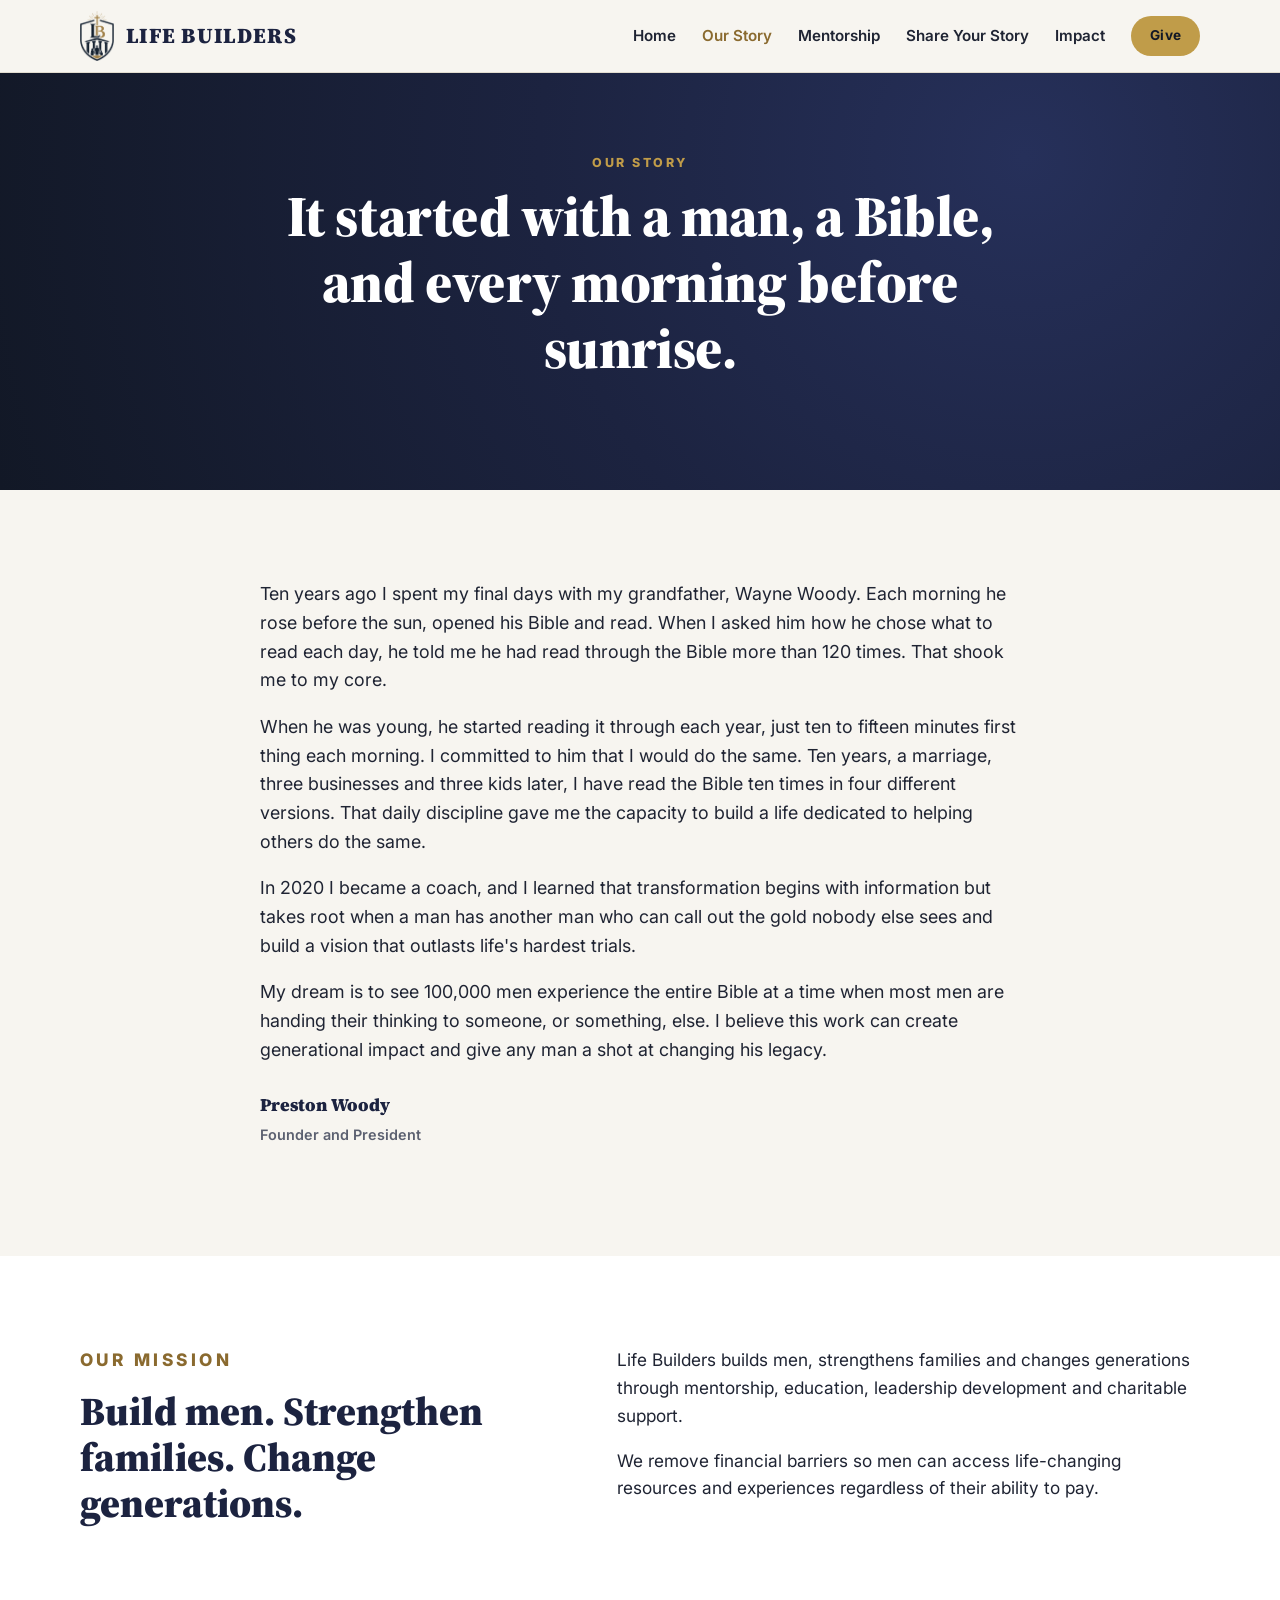
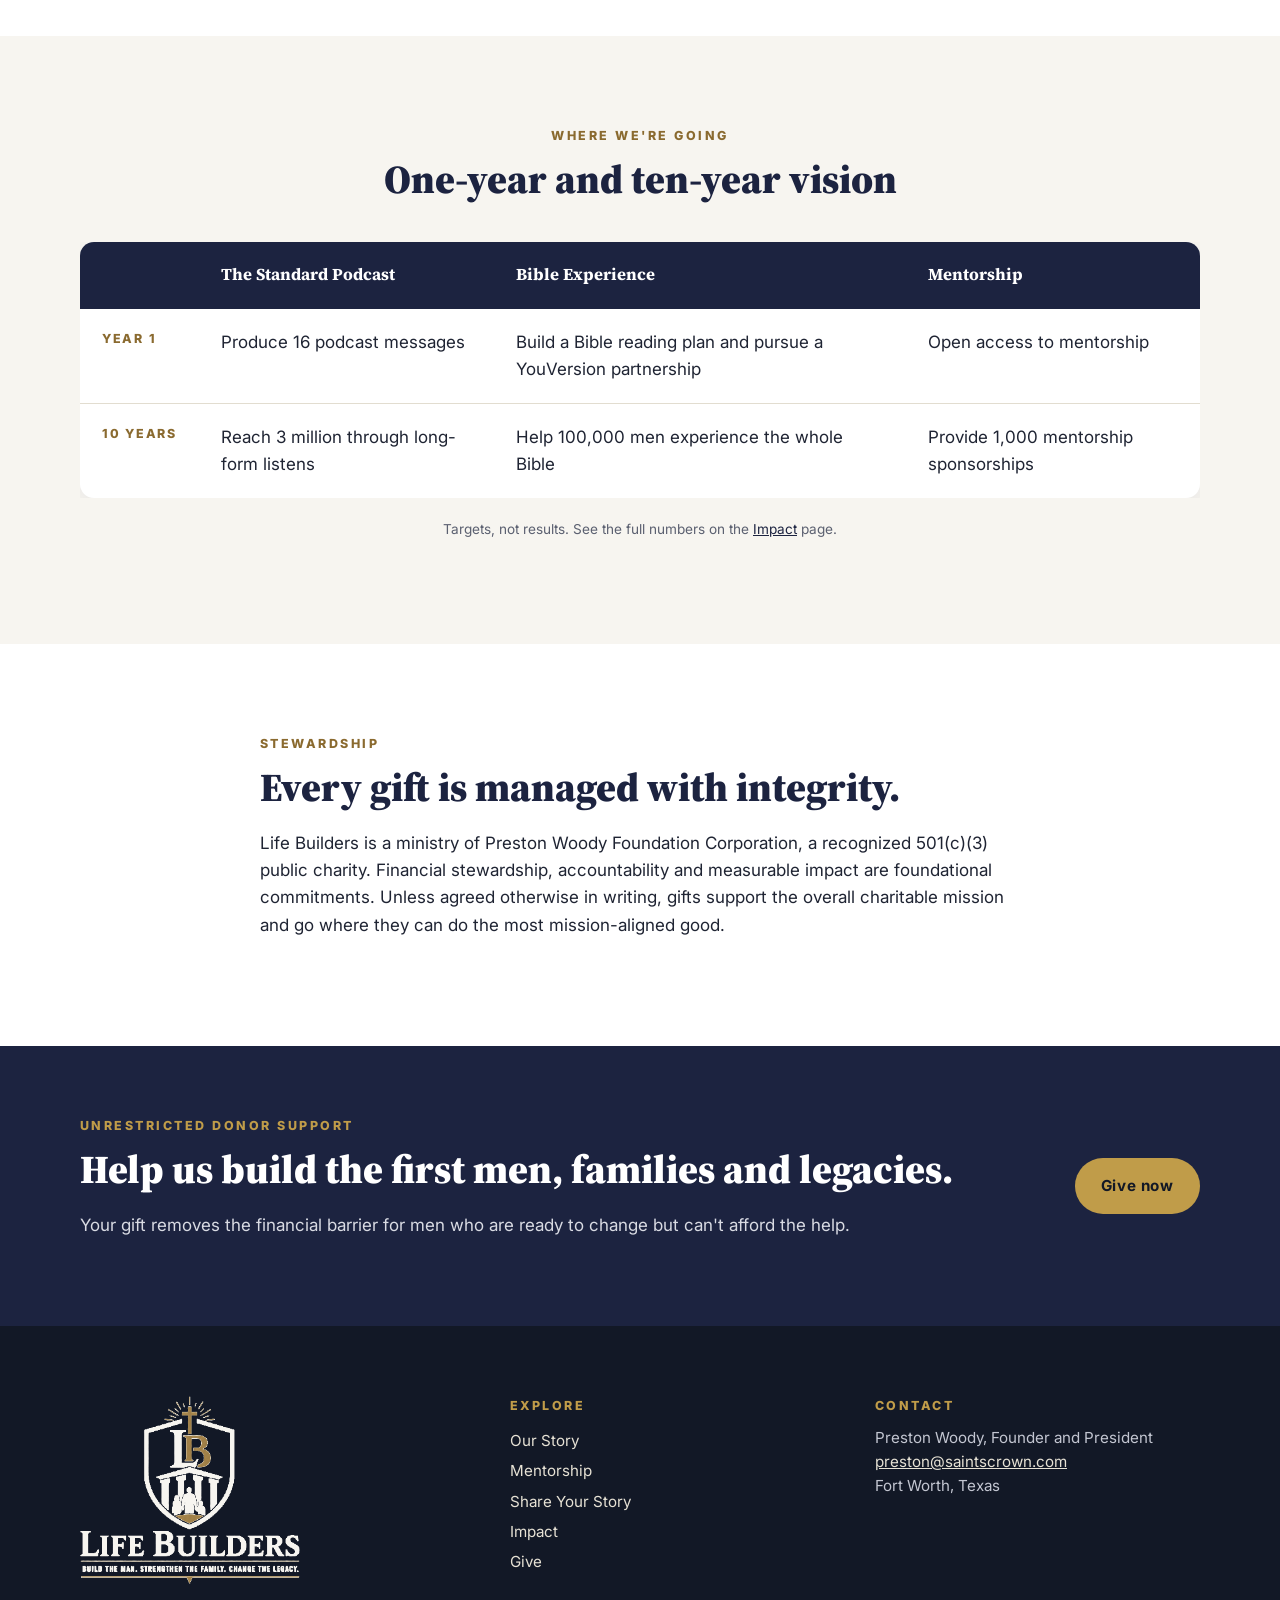
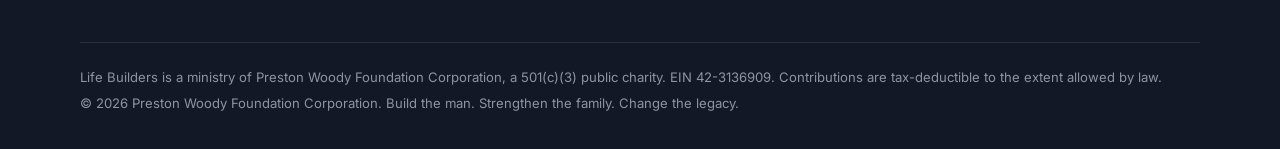
==== site/about/index.html @ cb7fca0d "Life Builders site: first draft of six pages Co-Authored-By: Claude Opus 5.5 <noreply@anthropic.com>" ====
<!DOCTYPE html>
<html lang="en">
<head>
<meta charset="utf-8">
<meta name="viewport" content="width=device-width, initial-scale=1">
<title>Our Story | Life Builders</title>
<meta name="description" content="The story behind Life Builders and its founder, Preston Woody.">
<meta property="og:title" content="Our Story | Life Builders">
<meta property="og:description" content="The story behind Life Builders and its founder, Preston Woody.">
<meta property="og:image" content="https://lifebuilders.net/assets/img/logo.png">
<link rel="icon" type="image/png" href="../assets/img/favicon.png">
<link rel="preconnect" href="https://fonts.googleapis.com">
<link rel="preconnect" href="https://fonts.gstatic.com" crossorigin>
<link href="https://fonts.googleapis.com/css2?family=Inter:wght@400;500;600;700;800&family=Source+Serif+4:opsz,wght@8..60,700;8..60,900&display=swap" rel="stylesheet">
<link rel="stylesheet" href="../assets/css/site.css">
</head>
<body>
<header class="site-header">
  <div class="wrap header-row">
    <a class="brand" href="../"><img src="../assets/img/shield.png" alt="" width="34" height="50"><span>Life Builders</span></a>
    <input type="checkbox" id="menu" class="menu-toggle" aria-label="Open menu">
    <label for="menu" class="menu-button" aria-hidden="true"><span></span><span></span><span></span></label>
    <nav class="site-nav"><a href="../">Home</a><a href="../about/" class="active">Our Story</a><a href="../mentorship/">Mentorship</a><a href="../story/">Share Your Story</a><a href="../impact/">Impact</a><a class="btn btn-gold btn-sm" href="../give/">Give</a></nav>
  </div>
</header>
<main>

<section class="page-hero">
  <div class="wrap narrow">
    <p class="eyebrow light">Our story</p>
    <h1>It started with a man, a Bible, and every morning before sunrise.</h1>
  </div>
</section>

<section class="section">
  <div class="wrap narrow prose">
    <p>Ten years ago I spent my final days with my grandfather, Wayne Woody. Each morning he rose before the sun, opened his Bible and read. When I asked him how he chose what to read each day, he told me he had read through the Bible more than 120 times. That shook me to my core.</p>
    <p>When he was young, he started reading it through each year, just ten to fifteen minutes first thing each morning. I committed to him that I would do the same. Ten years, a marriage, three businesses and three kids later, I have read the Bible ten times in four different versions. That daily discipline gave me the capacity to build a life dedicated to helping others do the same.</p>
    <p>In 2020 I became a coach, and I learned that transformation begins with information but takes root when a man has another man who can call out the gold nobody else sees and build a vision that outlasts life's hardest trials.</p>
    <p>My dream is to see 100,000 men experience the entire Bible at a time when most men are handing their thinking to someone, or something, else. I believe this work can create generational impact and give any man a shot at changing his legacy.</p>
    <p class="signature">Preston Woody<br><span>Founder and President</span></p>
  </div>
</section>

<section class="section alt">
  <div class="wrap two-col">
    <div>
      <p class="eyebrow">Our mission</p>
      <h2>Build men. Strengthen families. Change generations.</h2>
    </div>
    <div>
      <p>Life Builders builds men, strengthens families and changes generations through mentorship, education, leadership development and charitable support.</p>
      <p>We remove financial barriers so men can access life-changing resources and experiences regardless of their ability to pay.</p>
    </div>
  </div>
</section>

<section class="section">
  <div class="wrap">
    <p class="eyebrow center">Where we're going</p>
    <h2 class="center">One-year and ten-year vision</h2>
    <div class="table-wrap">
      <table class="vision">
        <thead><tr><th></th><th>The Standard Podcast</th><th>Bible Experience</th><th>Mentorship</th></tr></thead>
        <tbody>
          <tr><th>Year 1</th><td>Produce 16 podcast messages</td><td>Build a Bible reading plan and pursue a YouVersion partnership</td><td>Open access to mentorship</td></tr>
          <tr><th>10 years</th><td>Reach 3 million through long-form listens</td><td>Help 100,000 men experience the whole Bible</td><td>Provide 1,000 mentorship sponsorships</td></tr>
        </tbody>
      </table>
    </div>
    <p class="fineprint center">Targets, not results. See the full numbers on the <a href="../impact/">Impact</a> page.</p>
  </div>
</section>

<section class="section alt">
  <div class="wrap narrow">
    <p class="eyebrow">Stewardship</p>
    <h2>Every gift is managed with integrity.</h2>
    <p>Life Builders is a ministry of Preston Woody Foundation Corporation, a recognized 501(c)(3) public charity. Financial stewardship, accountability and measurable impact are foundational commitments. Unless agreed otherwise in writing, gifts support the overall charitable mission and go where they can do the most mission-aligned good.</p>
  </div>
</section>

<section class="band navy">
  <div class="wrap band-row">
    <div>
      <p class="eyebrow light">Unrestricted donor support</p>
      <h2>Help us build the first men, families and legacies.</h2>
      <p>Your gift removes the financial barrier for men who are ready to change but can't afford the help.</p>
    </div>
    <div class="band-actions"><a class="btn btn-gold" href="../give/">Give now</a></div>
  </div>
</section>

</main>
<footer class="site-footer">
  <div class="wrap footer-grid">
    <div>
      <img class="footer-logo" src="../assets/img/logo-light.png" alt="Life Builders: Build the man. Strengthen the family. Change the legacy." width="220">
    </div>
    <div>
      <p class="eyebrow light">Explore</p>
      <ul class="footer-links">
        <li><a href="../about/">Our Story</a></li>
        <li><a href="../mentorship/">Mentorship</a></li>
        <li><a href="../story/">Share Your Story</a></li>
        <li><a href="../impact/">Impact</a></li>
        <li><a href="../give/">Give</a></li>
      </ul>
    </div>
    <div>
      <p class="eyebrow light">Contact</p>
      <p>Preston Woody, Founder and President<br><a href="mailto:preston@saintscrown.com">preston@saintscrown.com</a><br>Fort Worth, Texas</p>
    </div>
  </div>
  <div class="wrap legal">
    <p>Life Builders is a ministry of Preston Woody Foundation Corporation, a 501(c)(3) public charity. EIN 42-3136909. Contributions are tax-deductible to the extent allowed by law.</p>
    <p>&copy; 2026 Preston Woody Foundation Corporation. Build the man. Strengthen the family. Change the legacy.</p>
  </div>
</footer>
</body>
</html>
---- site/assets/css/site.css ----
:root {
  --navy: #1c2340;
  --navy-deep: #121826;
  --gold: #c09c49;
  --gold-ink: #8a6a2f;
  --cream: #f7f5f0;
  --beige: #ede8db;
  --ink: #1f2433;
  --muted: #5b6070;
  --line: #e2ddd0;
  --serif: "Source Serif 4", Georgia, "Times New Roman", serif;
  --sans: "Inter", -apple-system, "Segoe UI", Roboto, Arial, sans-serif;
  --radius: 14px;
}

* { box-sizing: border-box; }
html { scroll-behavior: smooth; }
body { margin: 0; font-family: var(--sans); color: var(--ink); background: var(--cream); line-height: 1.6; font-size: 17px; }
img { max-width: 100%; height: auto; }
a { color: var(--navy); }
.wrap { width: min(1120px, 100% - 40px); margin-inline: auto; }
.narrow { max-width: 760px; margin-inline: auto; }
.center { text-align: center; }

h1, h2, h3 { font-family: var(--serif); color: var(--navy); line-height: 1.15; margin: 0 0 .5em; }
h1 { font-weight: 900; font-size: clamp(2.2rem, 5vw, 3.6rem); letter-spacing: -.01em; }
h2 { font-weight: 900; font-size: clamp(1.7rem, 3.4vw, 2.5rem); }
h3 { font-weight: 700; font-size: 1.25rem; }
p { margin: 0 0 1em; }

.eyebrow { font-family: var(--sans); font-weight: 800; font-size: .78rem; letter-spacing: .2em; text-transform: uppercase; color: var(--gold-ink); margin-bottom: .8em; }
.eyebrow.light { color: var(--gold); }
.lede { font-size: 1.15rem; color: var(--muted); }
.fineprint { font-size: .85rem; color: var(--muted); margin-top: 1.5em; }

/* Buttons */
.btn { display: inline-block; font-family: var(--sans); font-weight: 700; font-size: .95rem; letter-spacing: .04em; text-decoration: none; padding: .9em 1.6em; border-radius: 999px; border: 2px solid transparent; transition: transform .15s ease, background .15s ease; }
.btn:hover { transform: translateY(-1px); }
.btn-gold { background: var(--gold); color: var(--navy-deep); }
.btn-gold:hover { background: #d1ad5a; }
.btn-outline { border-color: rgba(247,245,240,.6); color: var(--cream); }
.btn-outline:hover { border-color: var(--gold); color: var(--gold); }
.btn-navy { background: var(--navy); color: var(--cream); margin-top: 1.5em; }
.btn-sm { padding: .55em 1.2em; font-size: .85rem; }
.actions { display: flex; flex-wrap: wrap; gap: 14px; margin-top: 1.6em; }
.text-link { font-weight: 700; color: var(--gold-ink); text-decoration: none; }
.text-link:hover { text-decoration: underline; }

/* Header */
.site-header { position: sticky; top: 0; z-index: 10; background: rgba(247,245,240,.96); backdrop-filter: blur(6px); border-bottom: 1px solid var(--line); }
.header-row { display: flex; align-items: center; justify-content: space-between; min-height: 72px; }
.brand { display: flex; align-items: center; gap: 12px; text-decoration: none; }
.brand img { width: 34px; height: auto; }
.brand span { font-family: var(--serif); font-weight: 900; font-size: 1.35rem; letter-spacing: .06em; text-transform: uppercase; color: var(--navy); }
.site-nav { display: flex; align-items: center; gap: 26px; }
.site-nav a:not(.btn) { text-decoration: none; font-weight: 600; font-size: .95rem; color: var(--ink); }
.site-nav a.active, .site-nav a:not(.btn):hover { color: var(--gold-ink); }
.menu-toggle, .menu-button { display: none; }

/* Hero */
.hero, .page-hero { background: radial-gradient(circle at 80% 20%, #26305a 0%, var(--navy) 45%, var(--navy-deep) 100%); color: var(--cream); }
.hero { padding: 90px 0 100px; }
.page-hero { padding: 80px 0; text-align: center; }
.page-hero .actions { justify-content: center; }
.hero h1, .page-hero h1 { color: #fff; }
.hero-lede { font-size: 1.2rem; color: #d9dbe3; max-width: 640px; }
.page-hero .hero-lede { margin-inline: auto; }
.hero-grid { display: grid; grid-template-columns: 1.3fr .9fr; gap: 60px; align-items: center; }
.hero-mark { text-align: center; }
.hero-mark img { filter: drop-shadow(0 10px 30px rgba(0,0,0,.35)); }

/* Sections */
.section { padding: 90px 0; }
.section.alt { background: #fff; }
.two-col { display: grid; grid-template-columns: .9fr 1.1fr; gap: 60px; align-items: start; }
.two-col p { font-size: 1.08rem; }

/* Cards */
.cards { display: grid; gap: 24px; margin-top: 40px; }
.cards.three { grid-template-columns: repeat(3, 1fr); }
.card { background: var(--cream); border: 1px solid var(--line); border-radius: var(--radius); padding: 32px; }
.section:not(.alt) .card { background: #fff; }
.card p:last-child { margin-bottom: 0; }
.card.stat { text-align: center; }
.big { font-family: var(--serif); font-weight: 900; font-size: 2.3rem; line-height: 1.1; color: var(--navy); margin: .1em 0 .3em; }

/* Pathway */
.pathway, .journey, .steps { list-style: none; padding: 0; margin: 48px 0 0; display: grid; gap: 18px; counter-reset: s; }
.pathway { grid-template-columns: repeat(5, 1fr); }
.pathway li { position: relative; background: #fff; border-radius: var(--radius); padding: 28px 18px 24px; text-align: center; box-shadow: 0 6px 24px rgba(28,35,64,.07); }
.pathway li:not(:last-child)::after { content: ""; position: absolute; right: -14px; top: 52px; border: 7px solid transparent; border-left: 9px solid var(--gold); }
.pathway .big { font-size: 1.7rem; }
.pathway li p:last-child { font-size: .9rem; color: var(--muted); margin: 0; }
.num { display: inline-grid; place-items: center; width: 52px; height: 52px; border-radius: 50%; background: var(--gold); color: var(--navy-deep); font-family: var(--sans); font-weight: 800; font-size: 1.3rem; margin-bottom: 14px; }

/* Journey */
.journey { grid-template-columns: repeat(5, 1fr); }
.journey li { background: #fff; border-top: 4px solid var(--gold); border-radius: var(--radius); padding: 24px 20px; box-shadow: 0 6px 24px rgba(28,35,64,.07); }
.journey h3 { font-size: 1.1rem; }
.journey p:last-child { font-size: .92rem; color: var(--muted); margin: 0; }

/* Steps */
.steps { grid-template-columns: repeat(4, 1fr); }
.steps li { text-align: center; padding: 10px; }
.steps p { color: var(--muted); }

/* Quote */
.quote-section { background: var(--beige); }
blockquote { margin: 0; text-align: center; }
blockquote p { font-family: var(--serif); font-weight: 700; font-size: clamp(1.4rem, 2.6vw, 2rem); color: var(--navy); line-height: 1.35; }
cite { display: block; font-style: normal; font-weight: 800; letter-spacing: .18em; text-transform: uppercase; font-size: .78rem; color: var(--gold-ink); margin-bottom: 1.5em; }

/* Band */
.band { padding: 70px 0; }
.band.navy { background: var(--navy); color: #d9dbe3; }
.band.navy h2 { color: #fff; }
.band-row { display: grid; grid-template-columns: 1fr auto; gap: 40px; align-items: center; }

/* Prose */
.prose p { font-size: 1.12rem; }
.signature { font-family: var(--serif); font-weight: 900; font-size: 1.3rem; color: var(--navy); margin-top: 1.5em; }
.signature span { font-family: var(--sans); font-weight: 600; font-size: .9rem; color: var(--muted); }

/* Vision table */
.table-wrap { overflow-x: auto; margin-top: 40px; }
.vision { width: 100%; border-collapse: separate; border-spacing: 0; background: #fff; border-radius: var(--radius); overflow: hidden; box-shadow: 0 6px 24px rgba(28,35,64,.07); }
.vision th, .vision td { padding: 20px 22px; text-align: left; border-bottom: 1px solid var(--line); vertical-align: top; }
.vision thead th { background: var(--navy); color: #fff; font-family: var(--serif); font-weight: 700; font-size: 1.05rem; }
.vision tbody th { font-weight: 800; letter-spacing: .14em; text-transform: uppercase; font-size: .78rem; color: var(--gold-ink); white-space: nowrap; }
.vision tr:last-child th, .vision tr:last-child td { border-bottom: 0; }

/* Tiers */
.tiers { display: grid; grid-template-columns: repeat(5, 1fr); gap: 16px; margin-top: 40px; }
.tiers.four { grid-template-columns: repeat(4, 1fr); }
.tier { background: #fff; border: 1px solid var(--line); border-radius: var(--radius); padding: 28px 16px; text-align: center; }
.section.alt .tier { background: var(--cream); }
.tier .big { font-size: 2rem; }
.tier p:last-child { margin-bottom: 0; color: var(--muted); font-size: .92rem; }
.tier.featured { border: 2px solid var(--gold); box-shadow: 0 10px 30px rgba(192,156,73,.18); }
.tag { display: inline-block; margin-top: .6em; background: var(--gold); color: var(--navy-deep) !important; font-weight: 700; font-size: .72rem !important; letter-spacing: .08em; text-transform: uppercase; padding: .35em .8em; border-radius: 999px; }

/* Form slot */
.form-slot { margin-top: 30px; background: var(--cream); border: 2px dashed var(--gold); border-radius: var(--radius); padding: 50px 30px; text-align: center; }
.form-slot iframe { width: 100%; min-height: 1100px; border: 0; }

/* Footer */
.site-footer { background: var(--navy-deep); color: #c3c6d1; padding: 70px 0 30px; font-size: .95rem; }
.site-footer a { color: #e7e2d5; }
.footer-grid { display: grid; grid-template-columns: 1.2fr 1fr 1fr; gap: 40px; }
.footer-links { list-style: none; padding: 0; margin: 0; line-height: 2; }
.footer-links a { text-decoration: none; }
.footer-links a:hover { color: var(--gold); }
.legal { border-top: 1px solid rgba(255,255,255,.1); margin-top: 50px; padding-top: 24px; font-size: .82rem; color: #8f94a5; }
.legal p { margin: 0 0 .4em; }

/* Responsive */
@media (max-width: 960px) {
  .pathway, .journey { grid-template-columns: 1fr 1fr; }
  .pathway li::after { display: none; }
  .steps, .tiers, .tiers.four { grid-template-columns: 1fr 1fr; }
  .cards.three { grid-template-columns: 1fr; }
  .hero-grid, .two-col, .band-row, .footer-grid { grid-template-columns: 1fr; gap: 30px; }
  .hero-mark img { width: 220px; }
  .menu-button { display: grid; gap: 5px; cursor: pointer; padding: 10px; }
  .menu-button span { display: block; width: 24px; height: 2px; background: var(--navy); }
  .site-nav { display: none; position: absolute; top: 72px; left: 0; right: 0; flex-direction: column; align-items: flex-start; gap: 18px; padding: 24px 20px 30px; background: var(--cream); border-bottom: 1px solid var(--line); }
  .menu-toggle:checked ~ .site-nav { display: flex; }
}
@media (max-width: 560px) {
  body { font-size: 16px; }
  .section { padding: 64px 0; }
  .hero { padding: 60px 0 70px; }
  .pathway, .journey, .steps, .tiers, .tiers.four { grid-template-columns: 1fr; }
  .brand span { font-size: 1.1rem; }
}
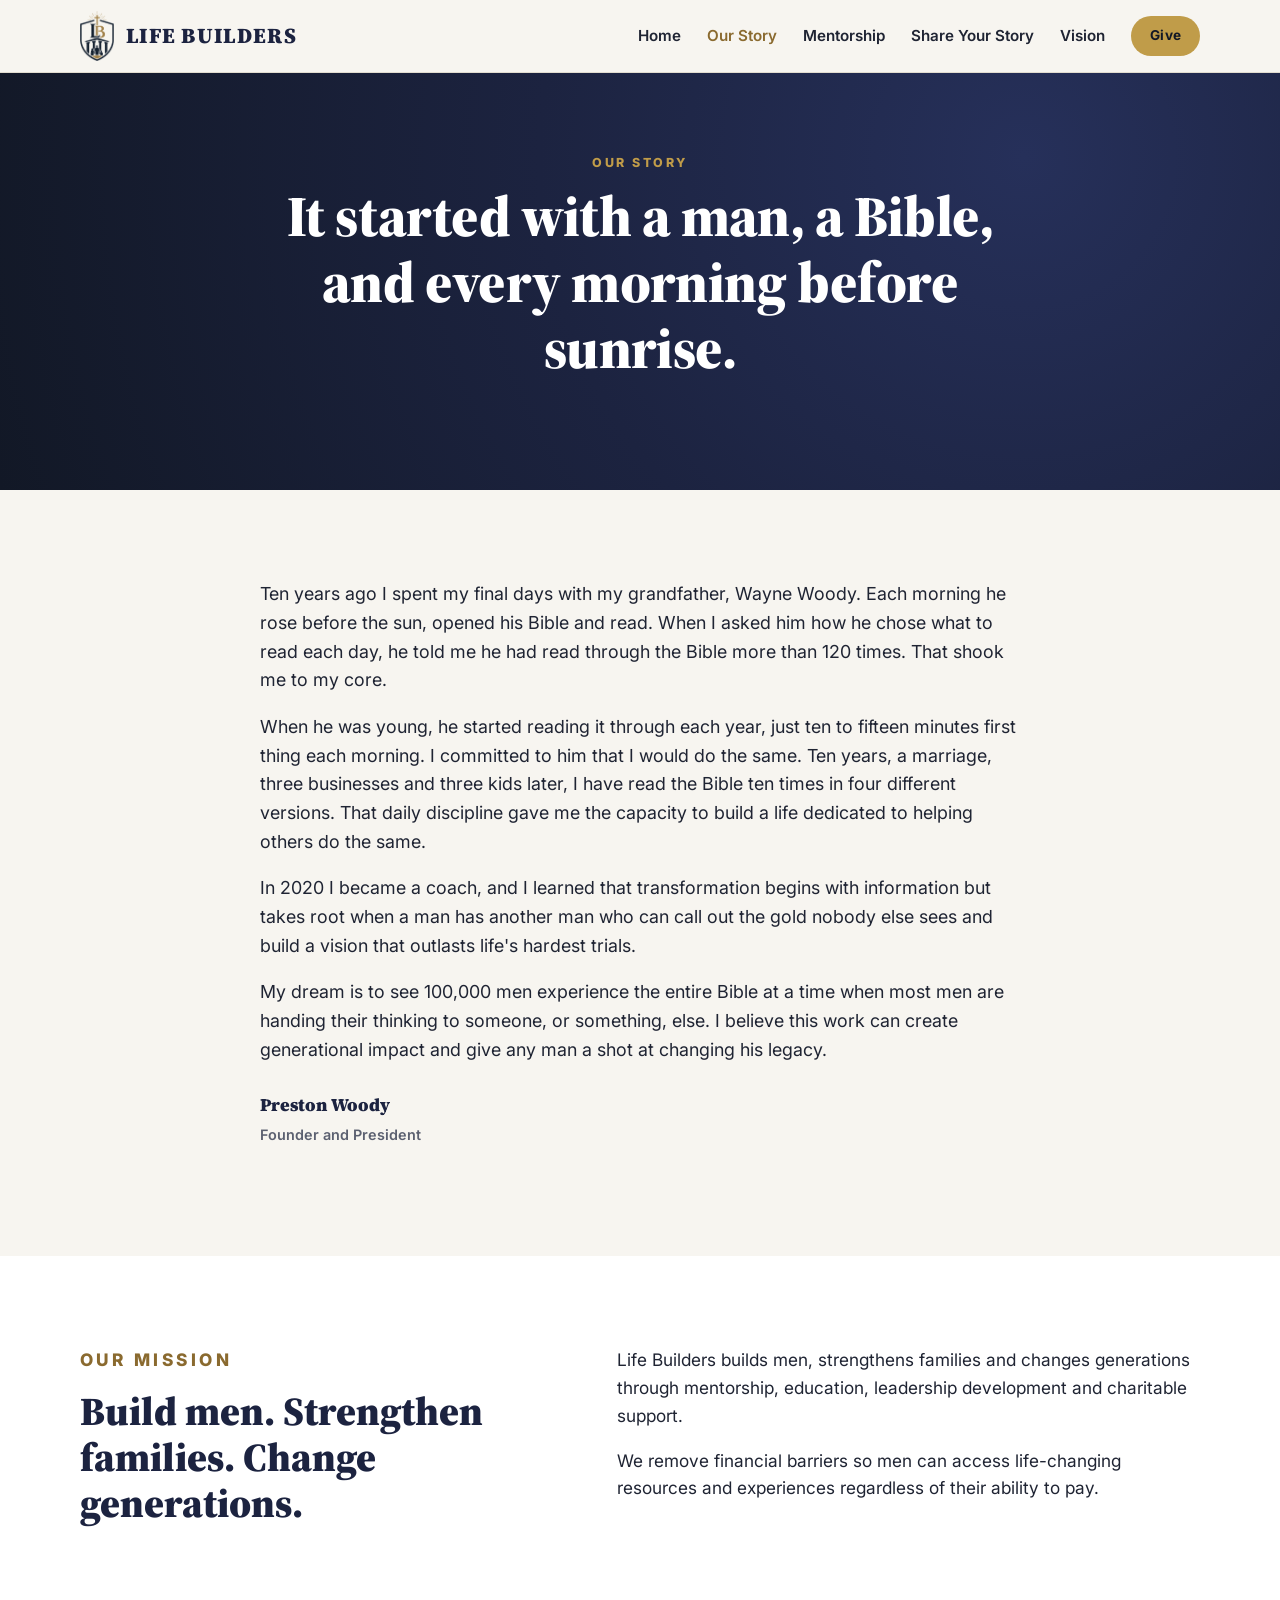
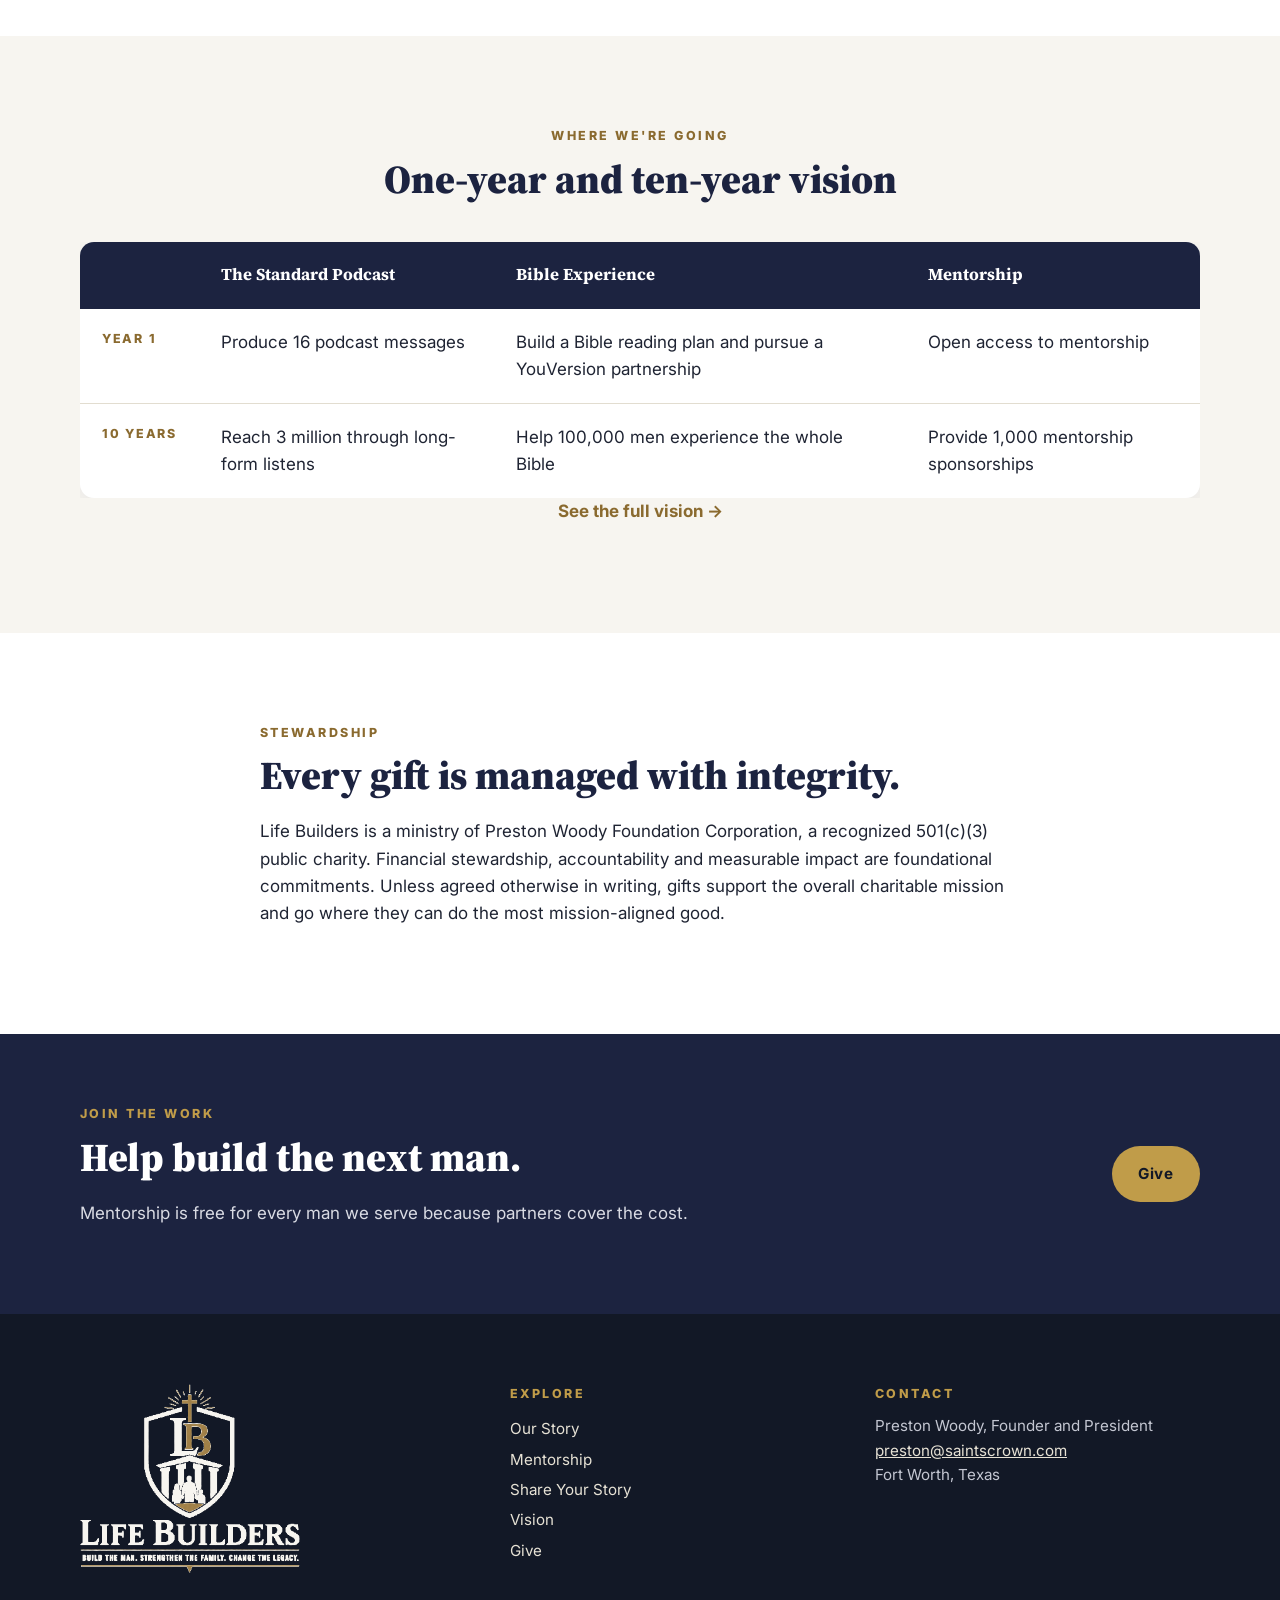
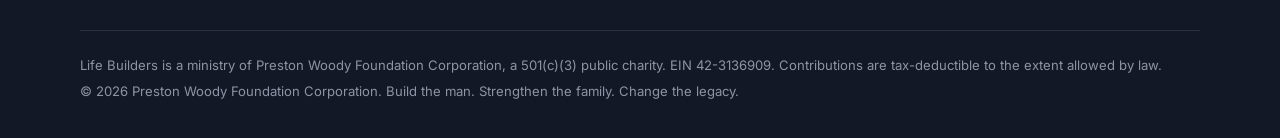
==== commit 3a31aa1c: "Copy pass: speak to the man first, then the mission Remove target and donor-report language from pub" ====
--- a/site/about/index.html
+++ b/site/about/index.html
@@ -20,7 +20,7 @@
     <a class="brand" href="../"><img src="../assets/img/shield.png" alt="" width="34" height="50"><span>Life Builders</span></a>
     <input type="checkbox" id="menu" class="menu-toggle" aria-label="Open menu">
     <label for="menu" class="menu-button" aria-hidden="true"><span></span><span></span><span></span></label>
-    <nav class="site-nav"><a href="../">Home</a><a href="../about/" class="active">Our Story</a><a href="../mentorship/">Mentorship</a><a href="../story/">Share Your Story</a><a href="../impact/">Impact</a><a class="btn btn-gold btn-sm" href="../give/">Give</a></nav>
+    <nav class="site-nav"><a href="../">Home</a><a href="../about/" class="active">Our Story</a><a href="../mentorship/">Mentorship</a><a href="../story/">Share Your Story</a><a href="../impact/">Vision</a><a class="btn btn-gold btn-sm" href="../give/">Give</a></nav>
   </div>
 </header>
 <main>
@@ -68,7 +68,7 @@
         </tbody>
       </table>
     </div>
-    <p class="fineprint center">Targets, not results. See the full numbers on the <a href="../impact/">Impact</a> page.</p>
+    <p class="center"><a class="text-link" href="../impact/">See the full vision &rarr;</a></p>
   </div>
 </section>
 
@@ -83,11 +83,11 @@
 <section class="band navy">
   <div class="wrap band-row">
     <div>
-      <p class="eyebrow light">Unrestricted donor support</p>
-      <h2>Help us build the first men, families and legacies.</h2>
-      <p>Your gift removes the financial barrier for men who are ready to change but can't afford the help.</p>
+      <p class="eyebrow light">Join the work</p>
+      <h2>Help build the next man.</h2>
+      <p>Mentorship is free for every man we serve because partners cover the cost.</p>
     </div>
-    <div class="band-actions"><a class="btn btn-gold" href="../give/">Give now</a></div>
+    <div class="band-actions"><a class="btn btn-gold" href="../give/">Give</a></div>
   </div>
 </section>
 
@@ -103,7 +103,7 @@
         <li><a href="../about/">Our Story</a></li>
         <li><a href="../mentorship/">Mentorship</a></li>
         <li><a href="../story/">Share Your Story</a></li>
-        <li><a href="../impact/">Impact</a></li>
+        <li><a href="../impact/">Vision</a></li>
         <li><a href="../give/">Give</a></li>
       </ul>
     </div>
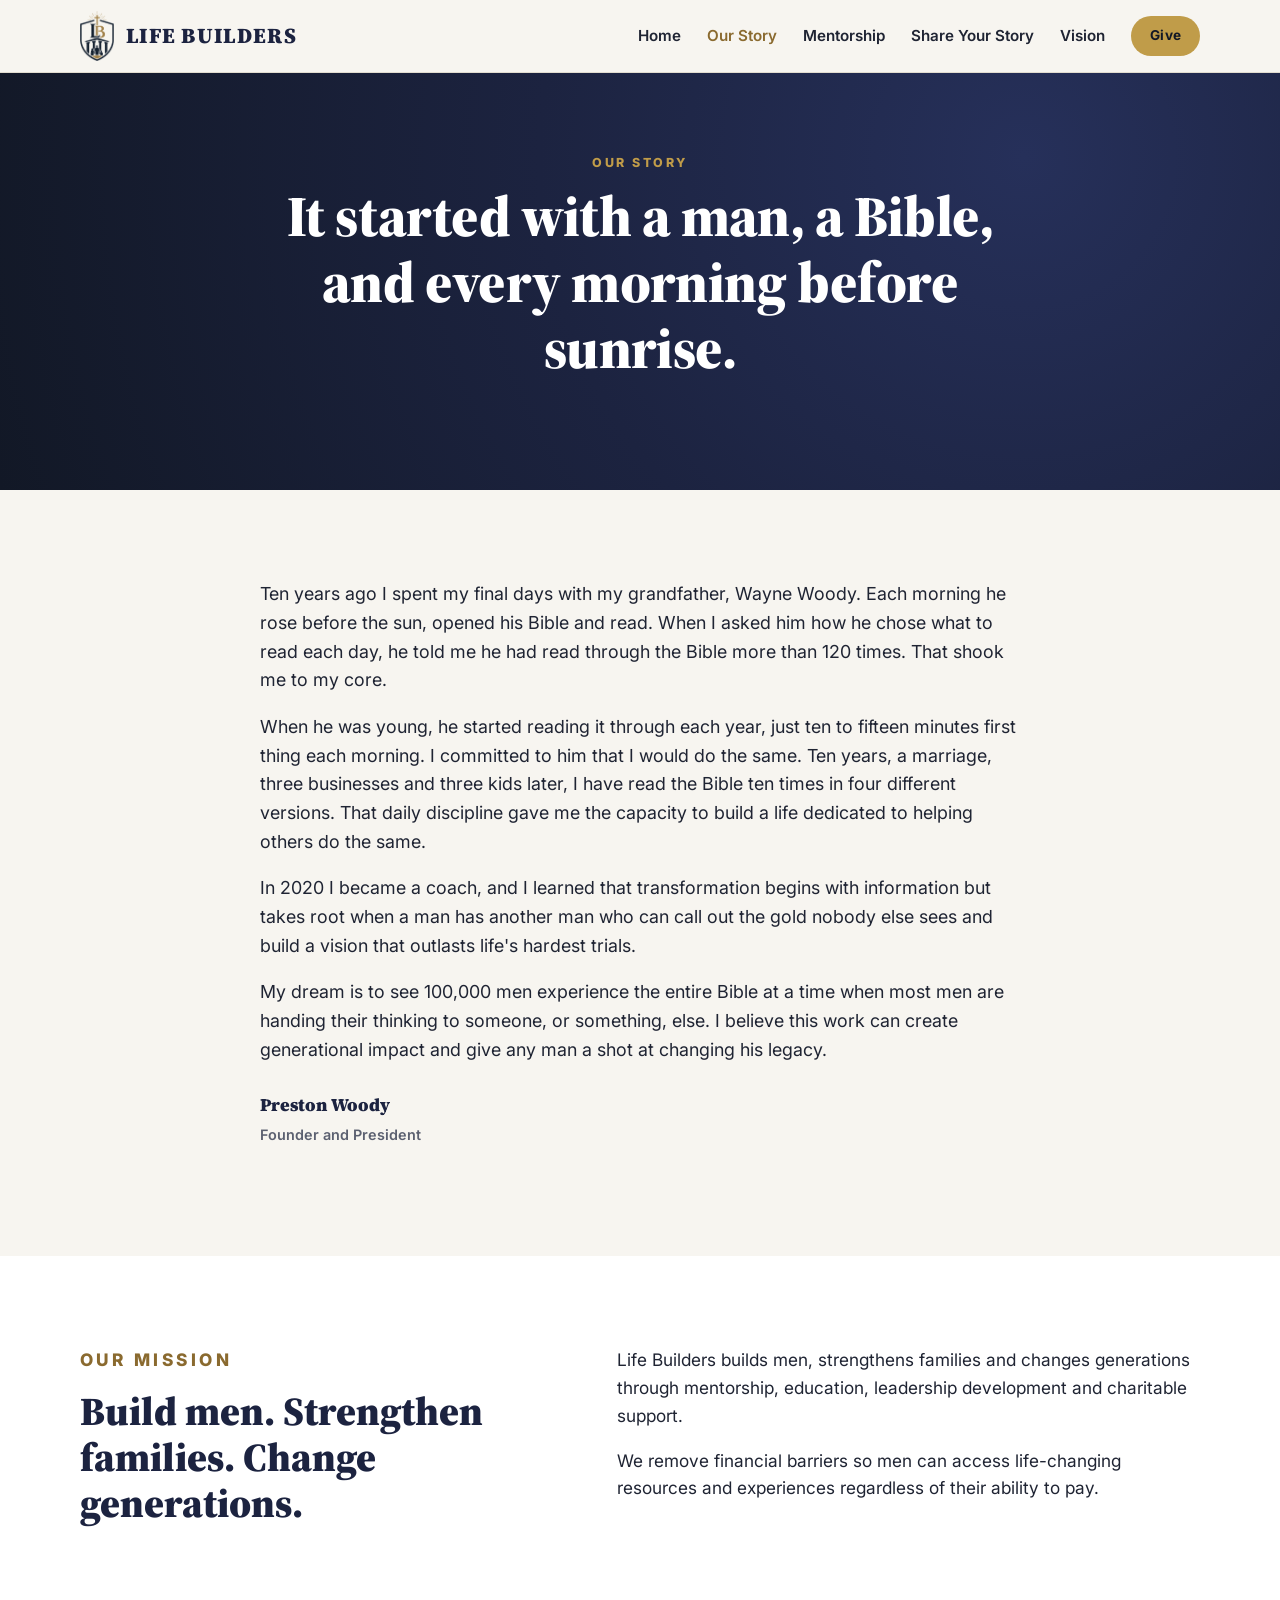
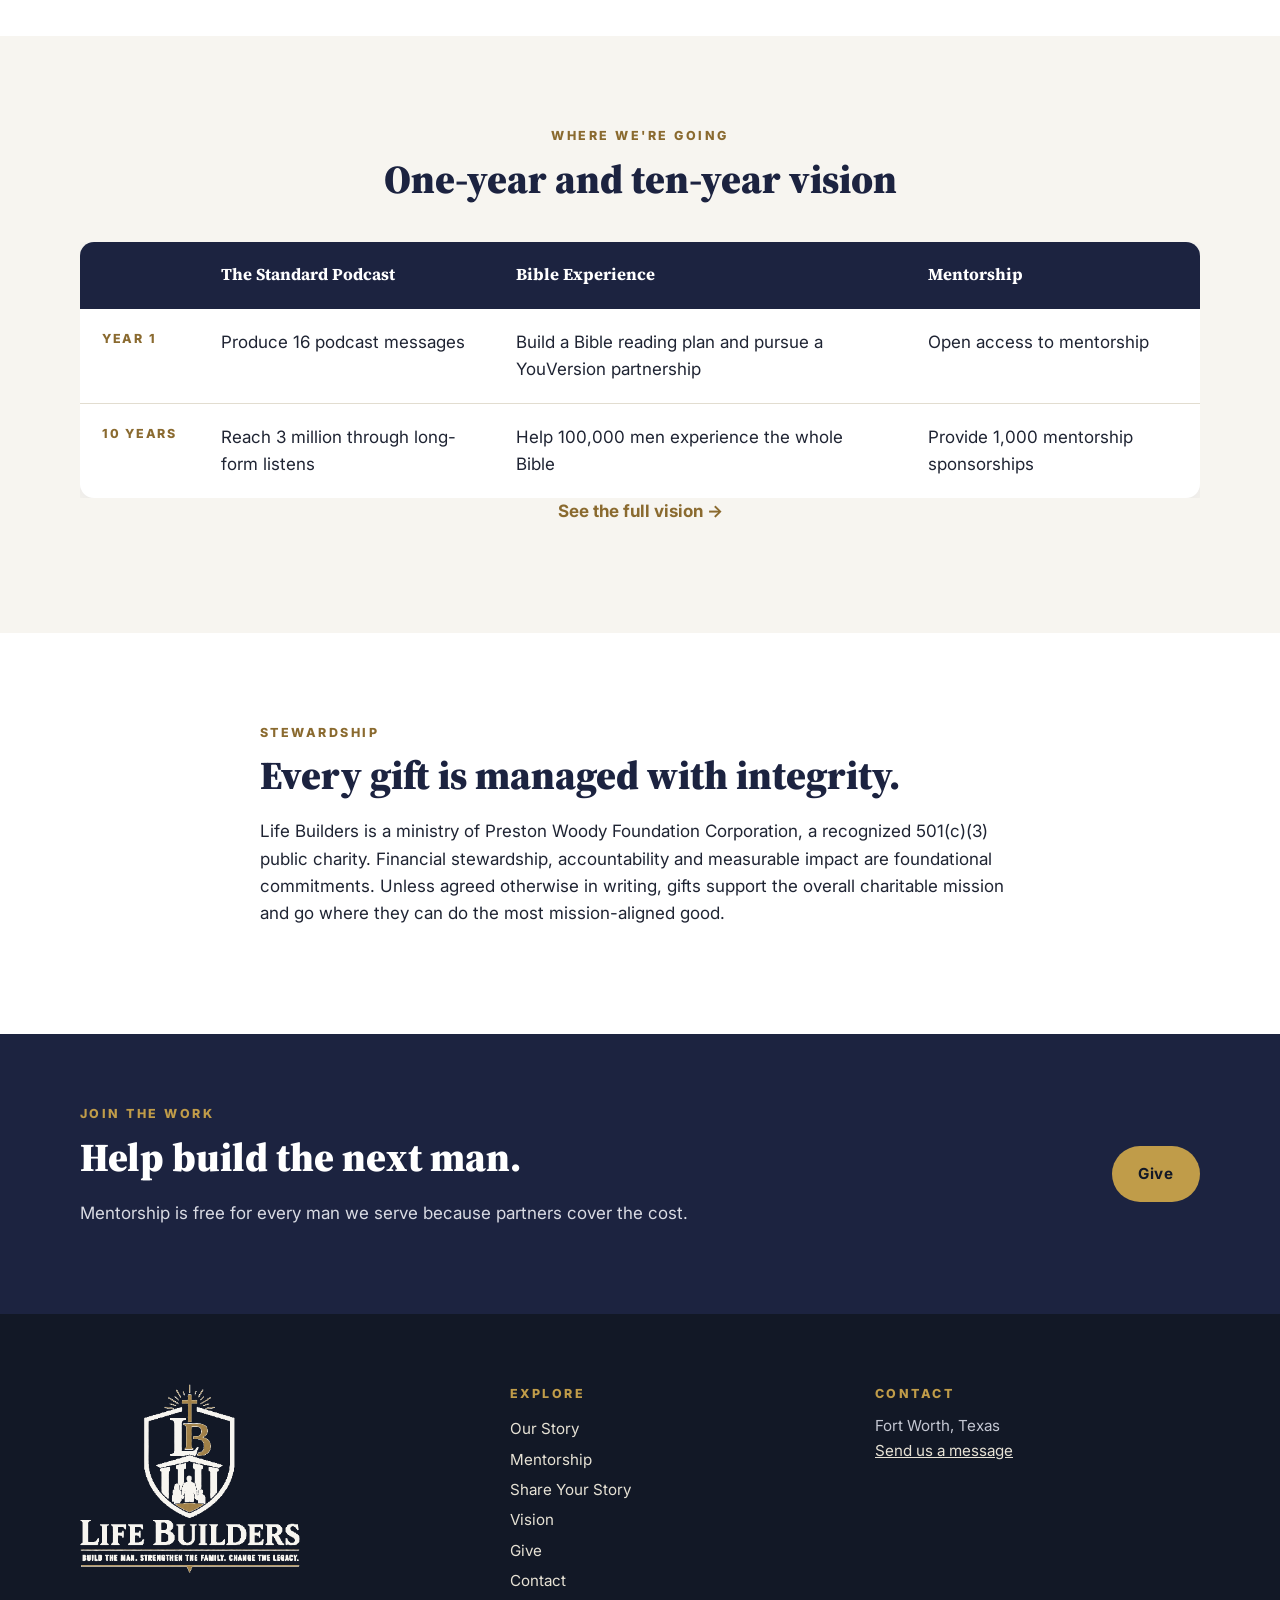
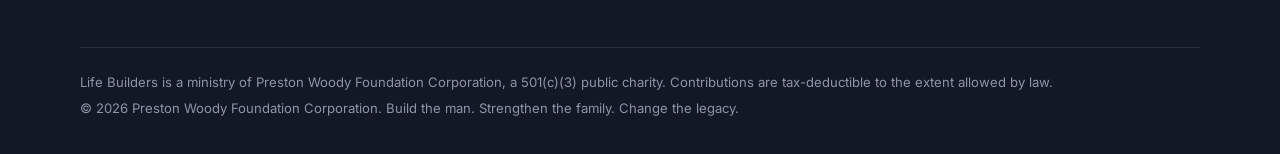
==== commit 5fa77721: "Remove EIN and personal email; add a Contact page with a form slot Co-Authored-By: Claude Opus 5.5 <" ====
--- a/site/about/index.html
+++ b/site/about/index.html
@@ -105,15 +105,16 @@
         <li><a href="../story/">Share Your Story</a></li>
         <li><a href="../impact/">Vision</a></li>
         <li><a href="../give/">Give</a></li>
+        <li><a href="../contact/">Contact</a></li>
       </ul>
     </div>
     <div>
       <p class="eyebrow light">Contact</p>
-      <p>Preston Woody, Founder and President<br><a href="mailto:preston@saintscrown.com">preston@saintscrown.com</a><br>Fort Worth, Texas</p>
+      <p>Fort Worth, Texas<br><a href="../contact/">Send us a message</a></p>
     </div>
   </div>
   <div class="wrap legal">
-    <p>Life Builders is a ministry of Preston Woody Foundation Corporation, a 501(c)(3) public charity. EIN 42-3136909. Contributions are tax-deductible to the extent allowed by law.</p>
+    <p>Life Builders is a ministry of Preston Woody Foundation Corporation, a 501(c)(3) public charity. Contributions are tax-deductible to the extent allowed by law.</p>
     <p>&copy; 2026 Preston Woody Foundation Corporation. Build the man. Strengthen the family. Change the legacy.</p>
   </div>
 </footer>
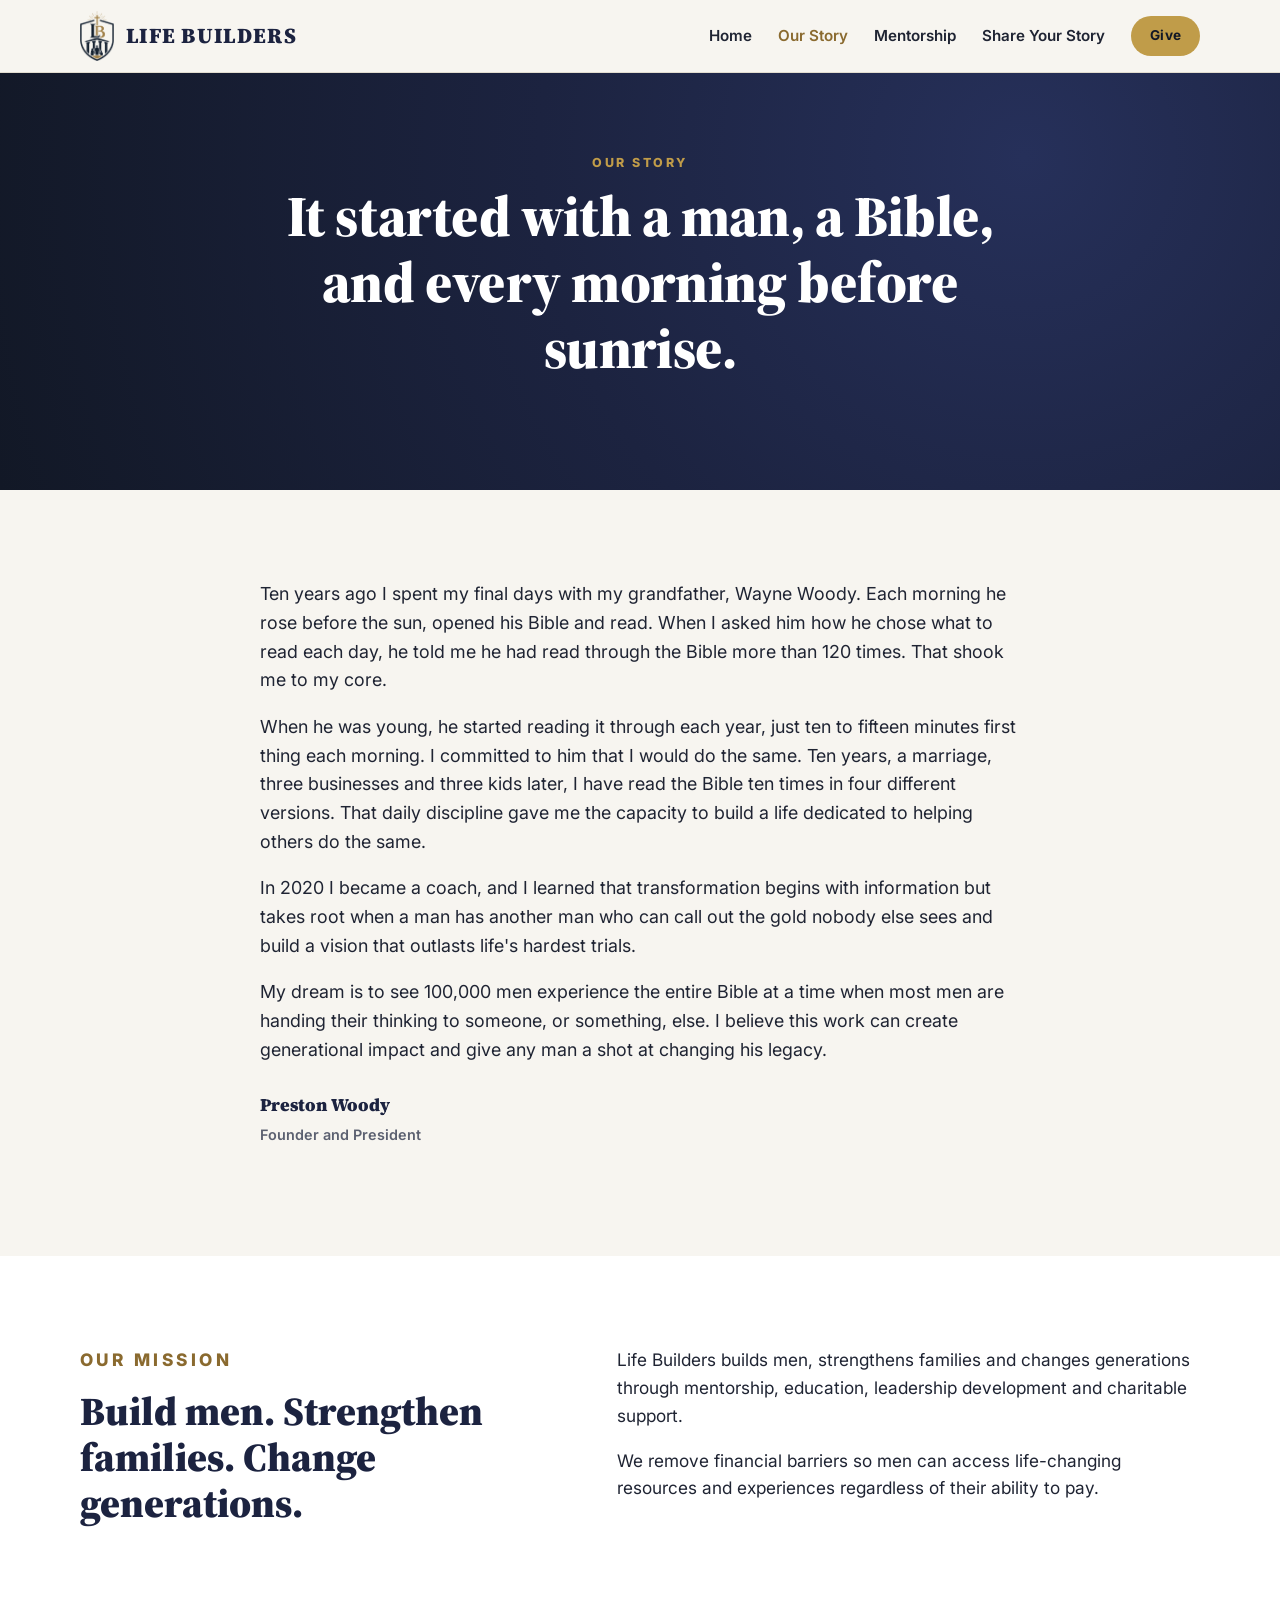
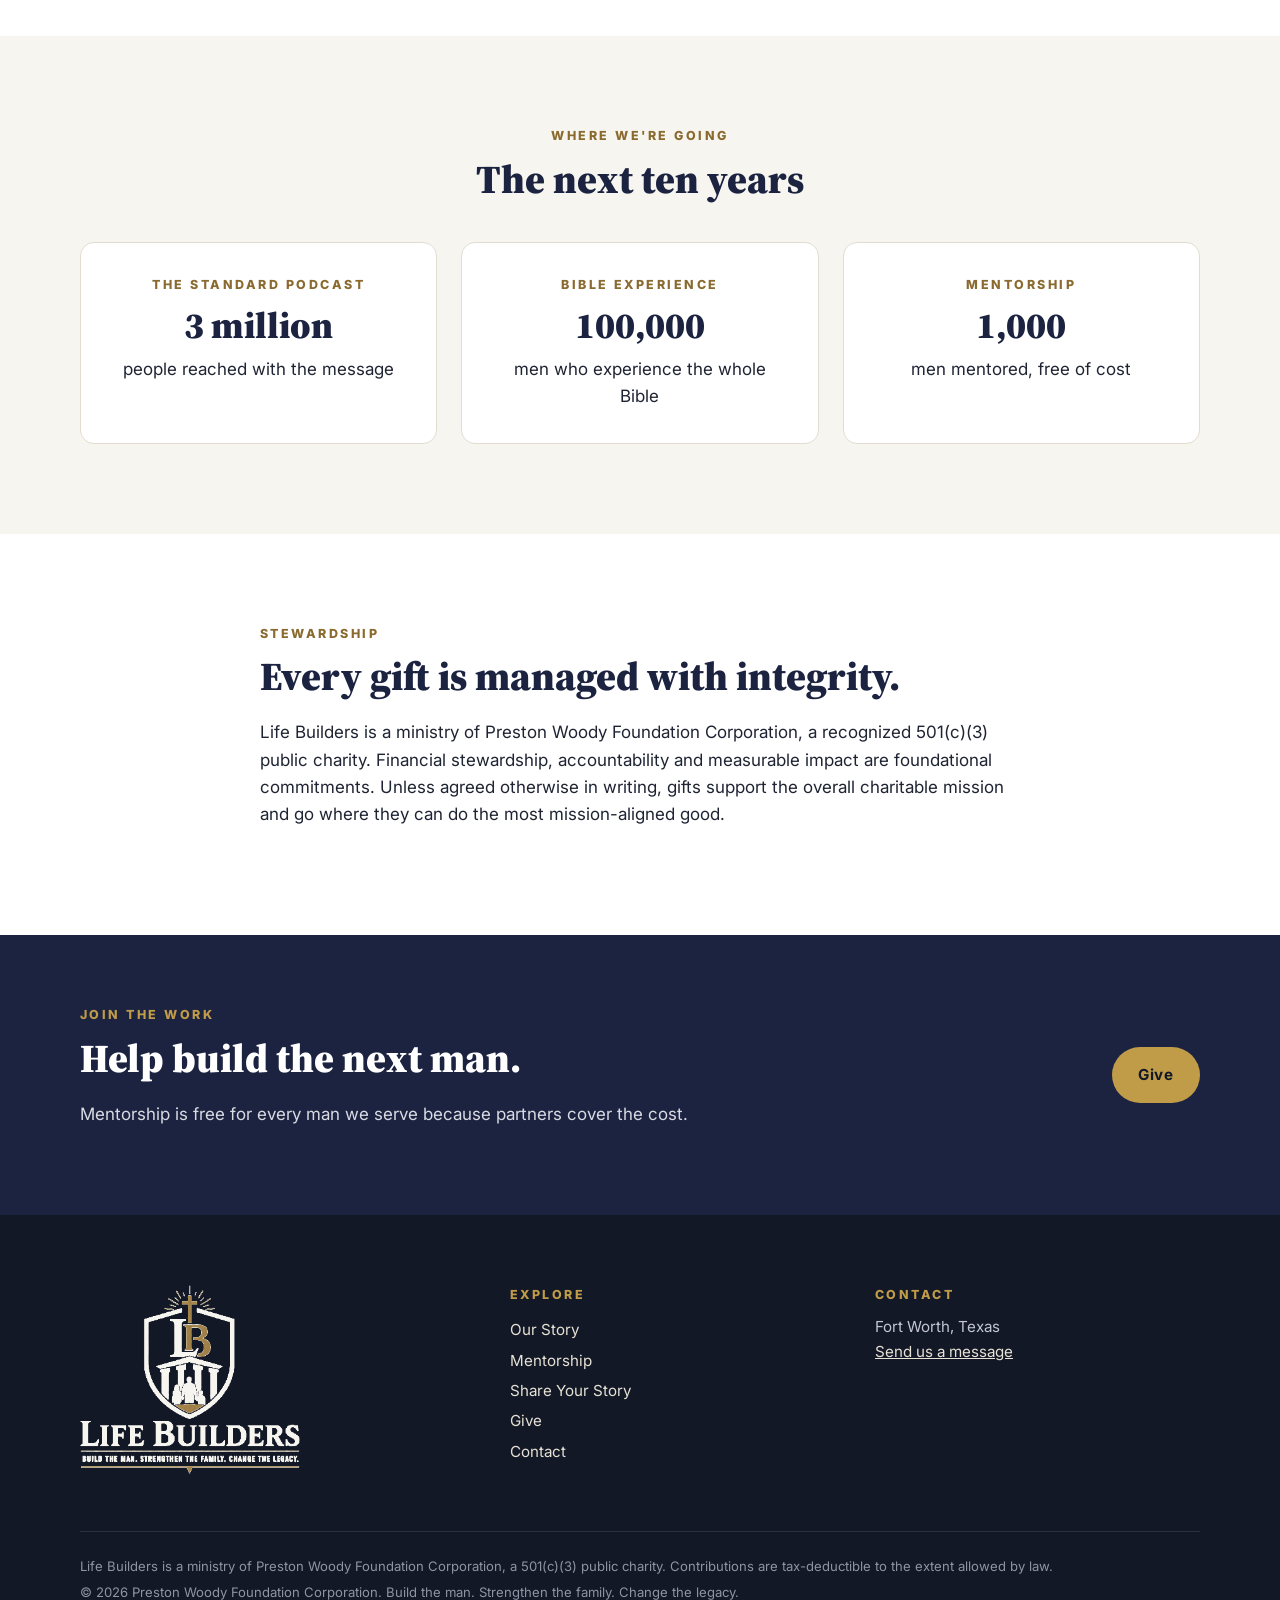
==== commit 17b0e1dc: "Fold Vision into Our Story and Share Your Story; drop the Vision page Co-Authored-By: Claude Opus 5." ====
--- a/site/about/index.html
+++ b/site/about/index.html
@@ -20,7 +20,7 @@
     <a class="brand" href="../"><img src="../assets/img/shield.png" alt="" width="34" height="50"><span>Life Builders</span></a>
     <input type="checkbox" id="menu" class="menu-toggle" aria-label="Open menu">
     <label for="menu" class="menu-button" aria-hidden="true"><span></span><span></span><span></span></label>
-    <nav class="site-nav"><a href="../">Home</a><a href="../about/" class="active">Our Story</a><a href="../mentorship/">Mentorship</a><a href="../story/">Share Your Story</a><a href="../impact/">Vision</a><a class="btn btn-gold btn-sm" href="../give/">Give</a></nav>
+    <nav class="site-nav"><a href="../">Home</a><a href="../about/" class="active">Our Story</a><a href="../mentorship/">Mentorship</a><a href="../story/">Share Your Story</a><a class="btn btn-gold btn-sm" href="../give/">Give</a></nav>
   </div>
 </header>
 <main>
@@ -58,17 +58,12 @@
 <section class="section">
   <div class="wrap">
     <p class="eyebrow center">Where we're going</p>
-    <h2 class="center">One-year and ten-year vision</h2>
-    <div class="table-wrap">
-      <table class="vision">
-        <thead><tr><th></th><th>The Standard Podcast</th><th>Bible Experience</th><th>Mentorship</th></tr></thead>
-        <tbody>
-          <tr><th>Year 1</th><td>Produce 16 podcast messages</td><td>Build a Bible reading plan and pursue a YouVersion partnership</td><td>Open access to mentorship</td></tr>
-          <tr><th>10 years</th><td>Reach 3 million through long-form listens</td><td>Help 100,000 men experience the whole Bible</td><td>Provide 1,000 mentorship sponsorships</td></tr>
-        </tbody>
-      </table>
+    <h2 class="center">The next ten years</h2>
+    <div class="cards three">
+      <article class="card stat"><p class="eyebrow">The Standard Podcast</p><p class="big">3 million</p><p>people reached with the message</p></article>
+      <article class="card stat"><p class="eyebrow">Bible Experience</p><p class="big">100,000</p><p>men who experience the whole Bible</p></article>
+      <article class="card stat"><p class="eyebrow">Mentorship</p><p class="big">1,000</p><p>men mentored, free of cost</p></article>
     </div>
-    <p class="center"><a class="text-link" href="../impact/">See the full vision &rarr;</a></p>
   </div>
 </section>
 
@@ -103,7 +98,6 @@
         <li><a href="../about/">Our Story</a></li>
         <li><a href="../mentorship/">Mentorship</a></li>
         <li><a href="../story/">Share Your Story</a></li>
-        <li><a href="../impact/">Vision</a></li>
         <li><a href="../give/">Give</a></li>
         <li><a href="../contact/">Contact</a></li>
       </ul>
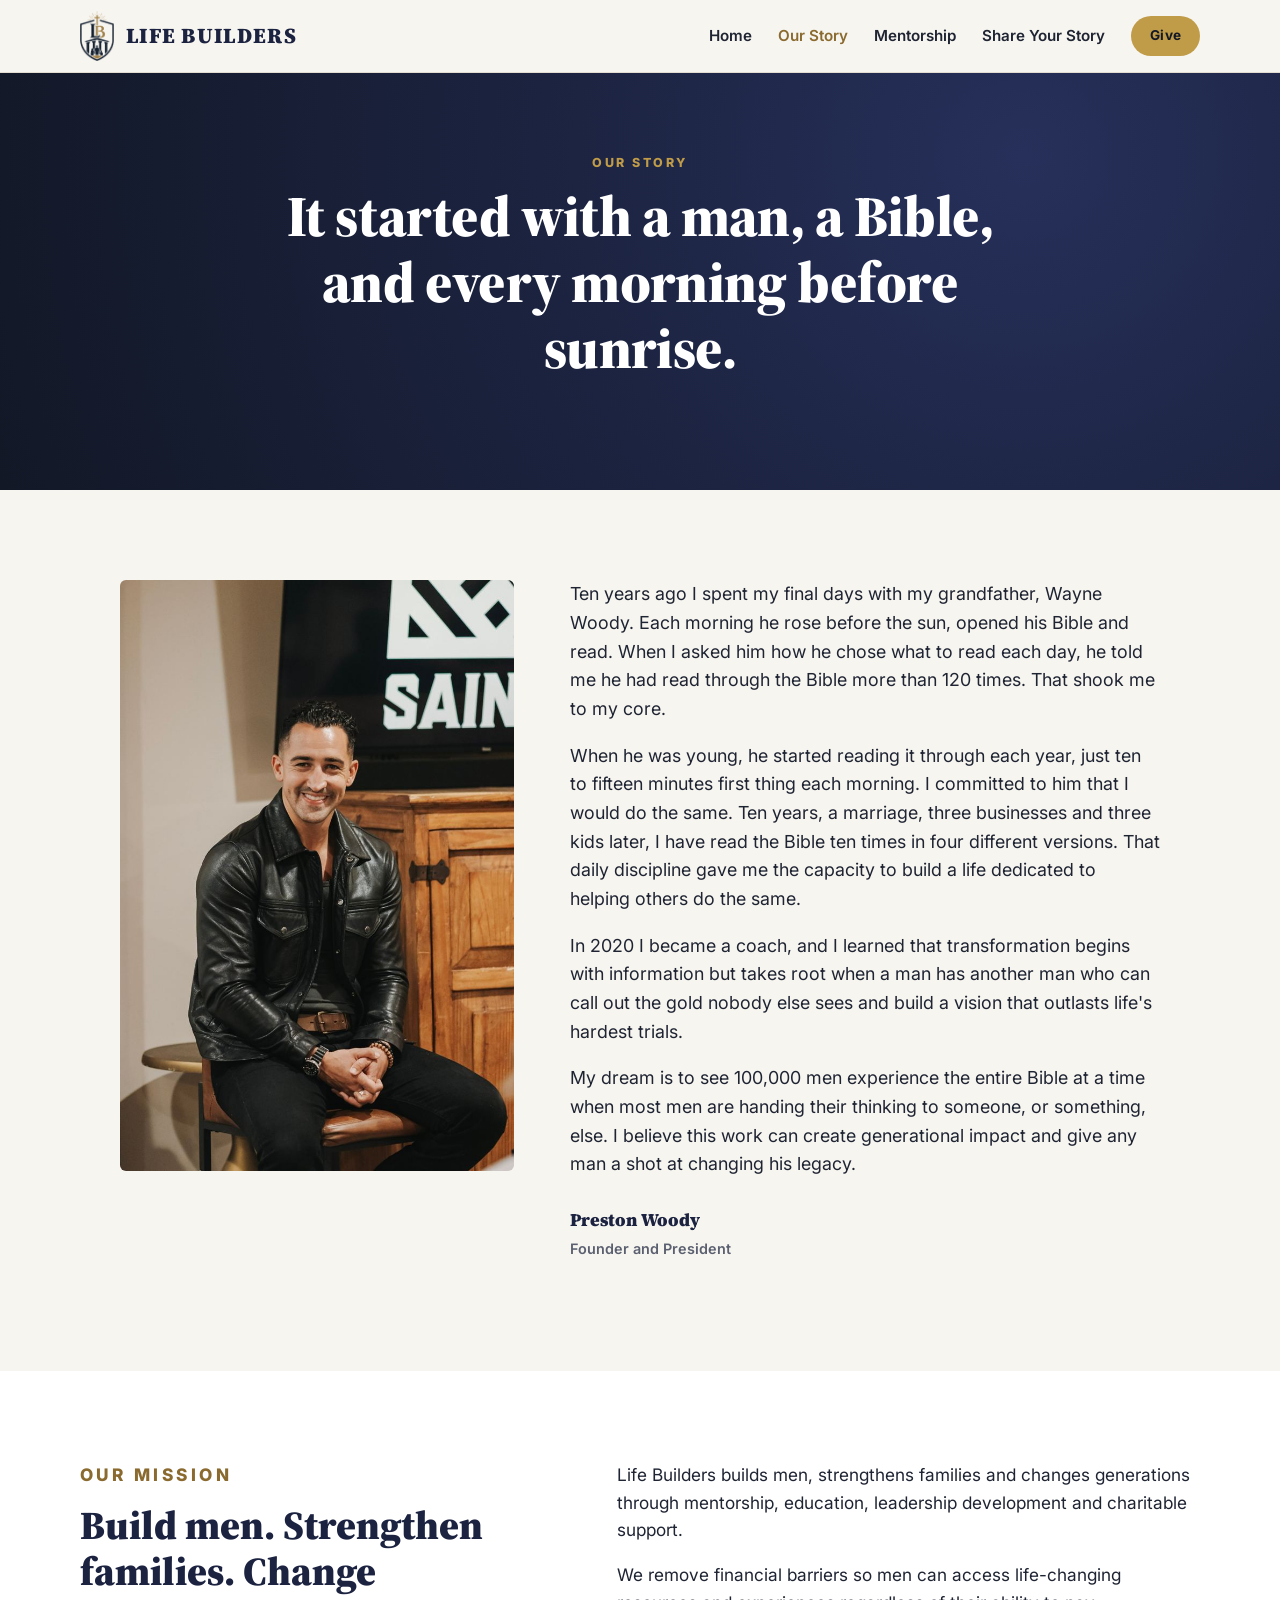
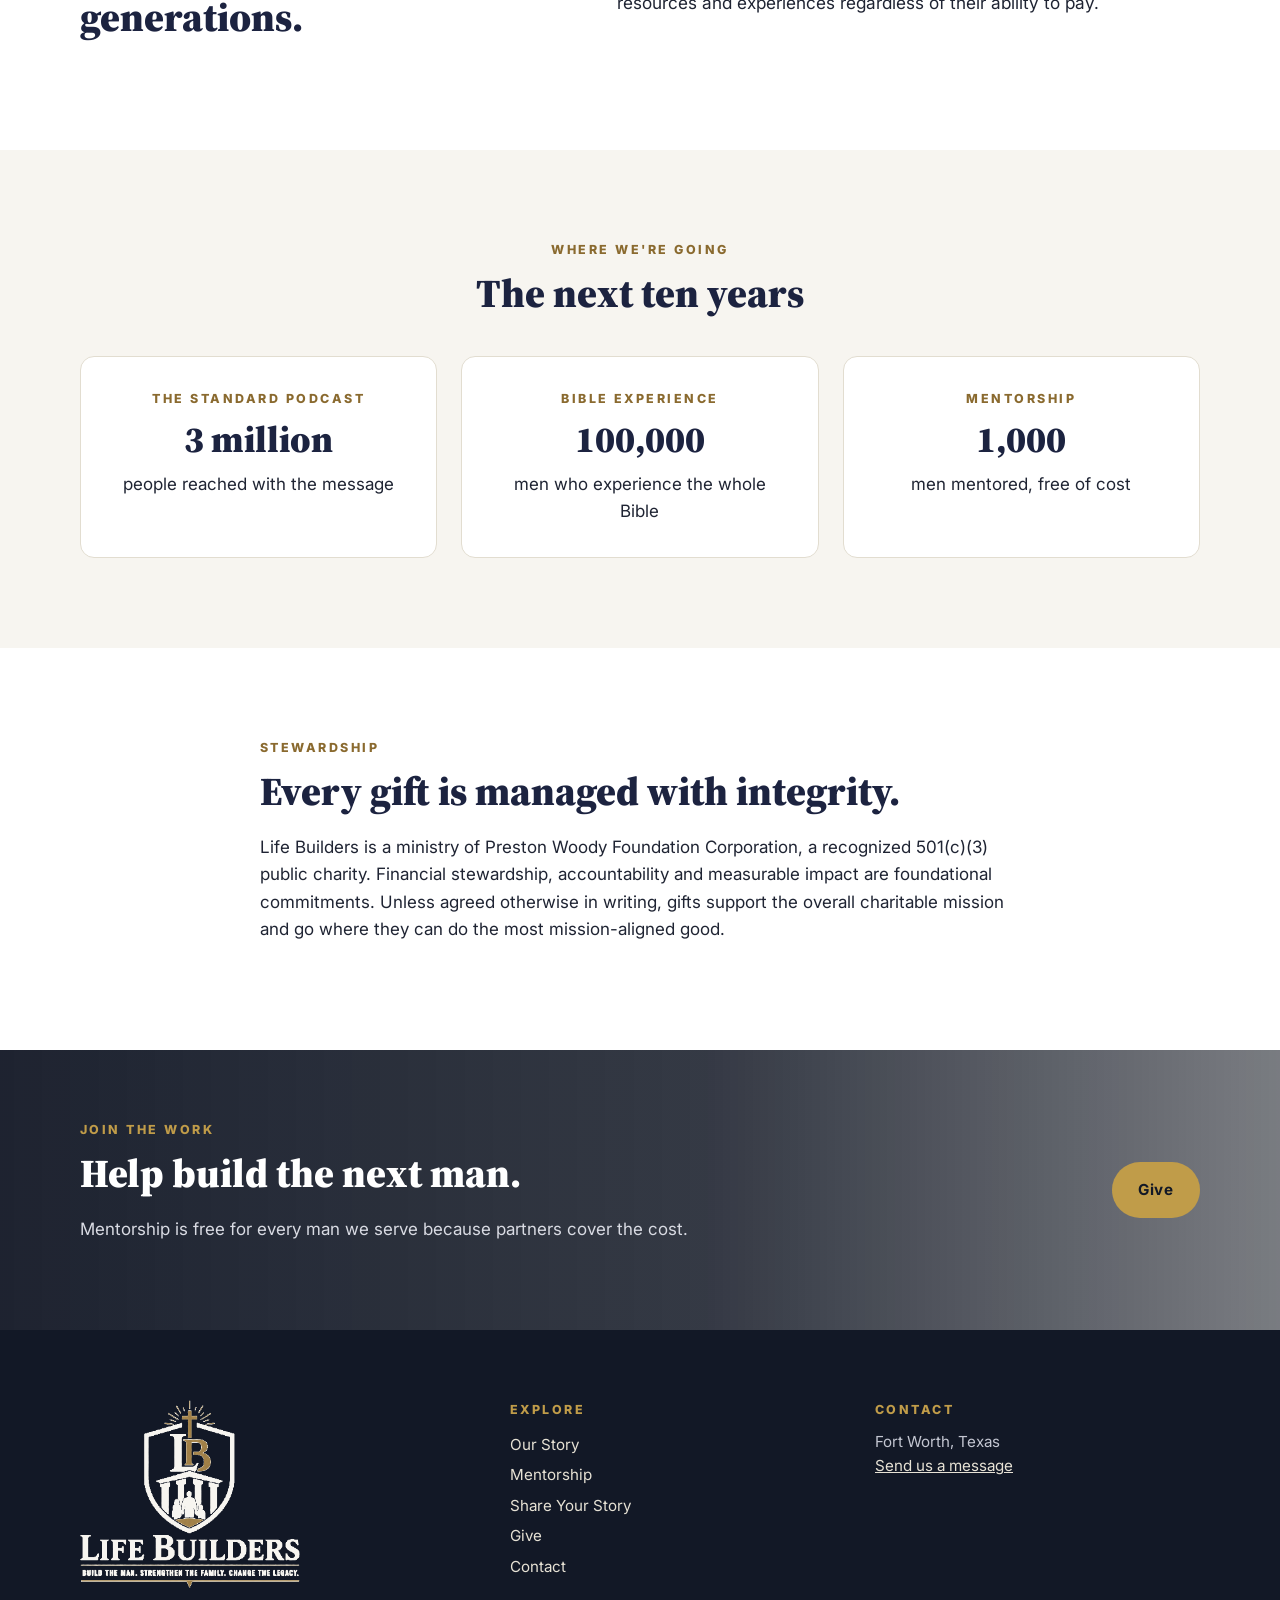
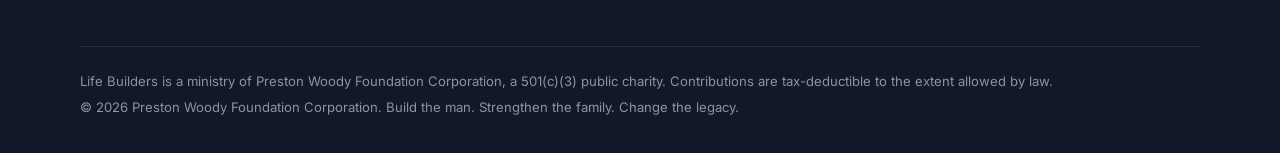
==== commit 47458fc7: "Add Saints Crown photography and The Standard section; switch mentorship to 30 days Co-Authored-By: " ====
--- a/site/about/index.html
+++ b/site/about/index.html
@@ -7,12 +7,13 @@
 <meta name="description" content="The story behind Life Builders and its founder, Preston Woody.">
 <meta property="og:title" content="Our Story | Life Builders">
 <meta property="og:description" content="The story behind Life Builders and its founder, Preston Woody.">
-<meta property="og:image" content="https://lifebuilders.net/assets/img/logo.png">
+<meta property="og:image" content="https://lifebuilders.net/assets/img/og-image.jpg">
 <link rel="icon" type="image/png" href="../assets/img/favicon.png">
 <link rel="preconnect" href="https://fonts.googleapis.com">
 <link rel="preconnect" href="https://fonts.gstatic.com" crossorigin>
 <link href="https://fonts.googleapis.com/css2?family=Inter:wght@400;500;600;700;800&family=Source+Serif+4:opsz,wght@8..60,700;8..60,900&display=swap" rel="stylesheet">
 <link rel="stylesheet" href="../assets/css/site.css">
+
 </head>
 <body>
 <header class="site-header">
@@ -33,12 +34,15 @@
 </section>
 
 <section class="section">
-  <div class="wrap narrow prose">
+  <div class="wrap founder">
+    <figure class="founder-photo"><img src="../assets/img/photos/preston-saints.jpg" alt="Preston Woody, founder of Life Builders, at a Saints Crown gathering" width="733" height="1100" loading="lazy"></figure>
+    <div class="prose">
     <p>Ten years ago I spent my final days with my grandfather, Wayne Woody. Each morning he rose before the sun, opened his Bible and read. When I asked him how he chose what to read each day, he told me he had read through the Bible more than 120 times. That shook me to my core.</p>
     <p>When he was young, he started reading it through each year, just ten to fifteen minutes first thing each morning. I committed to him that I would do the same. Ten years, a marriage, three businesses and three kids later, I have read the Bible ten times in four different versions. That daily discipline gave me the capacity to build a life dedicated to helping others do the same.</p>
     <p>In 2020 I became a coach, and I learned that transformation begins with information but takes root when a man has another man who can call out the gold nobody else sees and build a vision that outlasts life's hardest trials.</p>
     <p>My dream is to see 100,000 men experience the entire Bible at a time when most men are handing their thinking to someone, or something, else. I believe this work can create generational impact and give any man a shot at changing his legacy.</p>
     <p class="signature">Preston Woody<br><span>Founder and President</span></p>
+    </div>
   </div>
 </section>
 
@@ -75,7 +79,7 @@
   </div>
 </section>
 
-<section class="band navy">
+<section class="band navy band-photo" style="--photo:url('/assets/img/photos/fist.jpg')">
   <div class="wrap band-row">
     <div>
       <p class="eyebrow light">Join the work</p>
--- a/site/assets/css/site.css
+++ b/site/assets/css/site.css
@@ -141,7 +141,8 @@
 
 /* Form slot */
 .form-slot { margin-top: 30px; background: var(--cream); border: 2px dashed var(--gold); border-radius: var(--radius); padding: 50px 30px; text-align: center; }
-.form-slot iframe { width: 100%; min-height: 1100px; border: 0; }
+.form-embed { margin-top: 30px; background: #fff; border: 1px solid var(--line); border-radius: var(--radius); overflow: hidden; }
+.form-embed iframe { display: block; width: 100%; border: 0; }
 
 /* Footer */
 .site-footer { background: var(--navy-deep); color: #c3c6d1; padding: 70px 0 30px; font-size: .95rem; }
@@ -173,3 +174,79 @@
   .pathway, .journey, .steps, .tiers, .tiers.four { grid-template-columns: 1fr; }
   .brand span { font-size: 1.1rem; }
 }
+.give-embed { margin: 28px auto 12px; max-width: 560px; min-height: 420px; }
+html { scroll-behavior: smooth; }
+
+/* Site forms */
+.lb-form-wrap { margin-top: 30px; }
+.lb-form, .form-done { background: #fff; border: 1px solid var(--line); border-top: 4px solid var(--navy); border-radius: var(--radius); padding: 36px; box-shadow: 0 6px 24px rgba(28,35,64,.07); }
+.form-intro { margin: 0 0 12px; }
+.form-notice { margin: 0 0 24px; padding: 12px 16px; background: var(--cream); border-left: 3px solid var(--gold); border-radius: 6px; font-size: .9rem; color: #4a4f60; }
+.form-steps { list-style: none; display: flex; gap: 8px; padding: 0; margin: 0 0 28px; counter-reset: s; }
+.form-steps li { flex: 1; display: flex; align-items: center; gap: 8px; padding-top: 10px; border-top: 3px solid var(--line); font-size: .85rem; font-weight: 600; color: #8f94a5; }
+.form-steps li span { display: inline-grid; place-items: center; width: 24px; height: 24px; border-radius: 50%; background: var(--line); color: var(--navy); font-size: .75rem; }
+.form-steps li.active, .form-steps li.done { border-color: var(--gold); color: var(--navy); }
+.form-steps li.active span, .form-steps li.done span { background: var(--gold); color: var(--navy-deep); }
+.step-title { font-family: var(--serif); color: var(--navy); font-size: 1.4rem; margin: 0 0 20px; }
+.field { margin: 0 0 22px; border: 0; padding: 0; min-width: 0; }
+.field > label, .field > legend { display: block; font-weight: 600; color: var(--navy); margin-bottom: 8px; padding: 0; }
+.field .help { display: block; font-size: .85rem; color: #6b7083; margin: -4px 0 8px; }
+.req { color: var(--gold-ink); margin-left: 3px; }
+.lb-form input[type=text], .lb-form input[type=email], .lb-form input[type=tel], .lb-form textarea { width: 100%; box-sizing: border-box; font: inherit; color: var(--ink, #1f2433); background: var(--cream); border: 1px solid var(--line); border-radius: 10px; padding: 12px 14px; transition: border-color .15s ease, box-shadow .15s ease; }
+.lb-form textarea { resize: vertical; min-height: 120px; }
+.lb-form input:focus, .lb-form textarea:focus { outline: none; border-color: var(--gold); box-shadow: 0 0 0 3px rgba(192,156,73,.2); background: #fff; }
+.choices { display: grid; gap: 8px; }
+.choice { display: flex; align-items: center; gap: 10px; padding: 11px 14px; background: var(--cream); border: 1px solid var(--line); border-radius: 10px; cursor: pointer; font-weight: 400; color: var(--ink, #1f2433); margin: 0; }
+.choice:hover { border-color: var(--gold); }
+.choice input[type=radio], .choice input[type=checkbox] { accent-color: var(--navy); width: 18px; height: 18px; margin: 0; flex: none; }
+.choice:has(input:checked) { border-color: var(--navy); background: #fff; }
+.choice.other .other-text { flex: 1; padding: 6px 10px; background: #fff; }
+.field.invalid input[type=text], .field.invalid input[type=email], .field.invalid input[type=tel], .field.invalid textarea, .field.invalid .choice { border-color: #b3261e; }
+.field-error { color: #b3261e; font-size: .85rem; margin: 6px 0 0; }
+.form-nav { display: flex; justify-content: space-between; gap: 12px; margin-top: 28px; }
+.form-nav .btn:only-child { margin-left: auto; }
+.btn-ghost { background: transparent; color: var(--navy); border-color: var(--line); }
+.btn-ghost:hover { border-color: var(--navy); }
+.lb-form button { cursor: pointer; }
+.lb-form button[disabled] { opacity: .6; cursor: default; }
+.form-error { color: #b3261e; margin: 16px 0 0; }
+.form-required-note { font-size: .8rem; color: #8f94a5; margin: 18px 0 0; }
+.hp { position: absolute; left: -9999px; width: 1px; height: 1px; overflow: hidden; }
+.form-done { text-align: center; }
+.form-done h3 { font-family: var(--serif); color: var(--navy); font-size: 1.6rem; margin: 0 0 10px; }
+.form-done p { margin: 0; }
+@media (max-width: 560px) {
+  .lb-form, .form-done { padding: 24px 18px; }
+  .form-steps li { font-size: 0; gap: 0; justify-content: center; }
+  .form-steps li span { font-size: .75rem; }
+}
+.field, .lb-form-wrap, .form-done { scroll-margin-top: 96px; }
+
+/* Photography */
+.hero-photo { background: linear-gradient(90deg, rgba(18,24,38,.94) 0%, rgba(18,24,38,.82) 42%, rgba(18,24,38,.35) 100%), var(--photo) center 35% / cover no-repeat; }
+.hero.hero-photo { padding: 130px 0 140px; }
+.hero-copy { max-width: 640px; }
+.page-hero.center-photo { background: linear-gradient(rgba(18,24,38,.82), rgba(18,24,38,.82)), var(--photo) center / cover no-repeat; }
+.media-row { align-items: center; }
+.standard-cover img { width: 100%; max-width: 440px; height: auto; border-radius: 6px; box-shadow: 0 18px 40px rgba(18,24,38,.25); display: block; }
+.standard .actions { display: flex; flex-wrap: wrap; gap: 12px; margin-top: 1.2em; }
+.standard .btn-navy { margin-top: 0; }
+.btn-ghost-navy { border: 2px solid var(--navy); color: var(--navy); background: transparent; }
+.btn-ghost-navy:hover { background: var(--navy); color: var(--cream); }
+.photo-strip { display: grid; grid-template-columns: repeat(3, 1fr); }
+.photo-strip img { width: 100%; height: 420px; object-fit: cover; display: block; }
+.section-photo { width: 100%; height: auto; max-height: 520px; object-fit: cover; border-radius: 6px; display: block; margin-top: 1.5em; }
+.media-row .section-photo { margin-top: 0; }
+.founder { display: grid; grid-template-columns: .8fr 1.2fr; gap: 56px; align-items: start; max-width: 1040px; }
+.founder-photo { margin: 0; position: sticky; top: 110px; }
+.founder-photo img { width: 100%; height: auto; border-radius: 6px; display: block; }
+@media (max-width: 860px) {
+  .hero.hero-photo { padding: 80px 0 90px; background: linear-gradient(rgba(18,24,38,.85), rgba(18,24,38,.85)), var(--photo) center / cover no-repeat; }
+  .photo-strip { grid-template-columns: 1fr 1fr; }
+  .photo-strip img { height: 260px; }
+  .photo-strip img:last-child { display: none; }
+  .founder { grid-template-columns: 1fr; gap: 30px; }
+  .founder-photo { position: static; max-width: 360px; }
+  .standard-cover img { max-width: 320px; }
+}
+.band.navy.band-photo { background: linear-gradient(90deg, rgba(18,24,38,.95) 0%, rgba(18,24,38,.85) 55%, rgba(18,24,38,.55) 100%), var(--photo) right 30% / cover no-repeat; }
